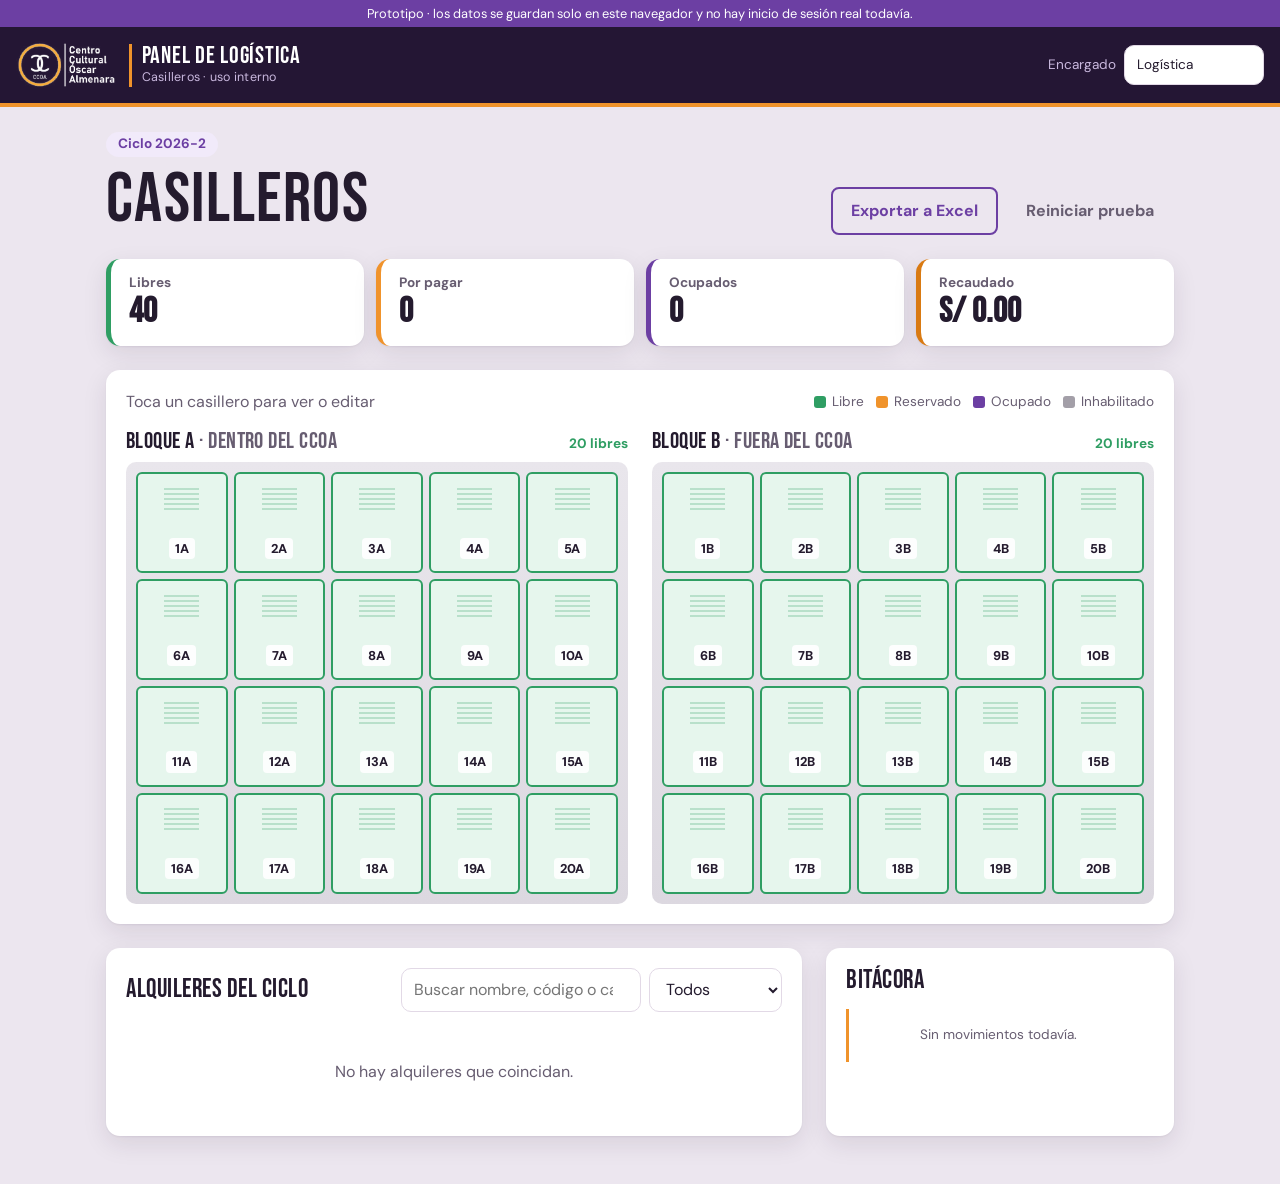
==== sitio/logistica.html @ e3349aa7 "Prototipo de casilleros CCOA: página pública, panel de Logística y documentación" ====
﻿<!doctype html>
<html lang="es">
<head>
  <meta charset="utf-8">
  <meta name="viewport" content="width=device-width, initial-scale=1">
  <title>Panel de Logística · Casilleros CCOA</title>
  <meta name="robots" content="noindex">
  <link rel="icon" href="assets/logo.jpg">
  <link rel="preconnect" href="https://fonts.googleapis.com">
  <link rel="preconnect" href="https://fonts.gstatic.com" crossorigin>
  <link href="https://fonts.googleapis.com/css2?family=Bebas+Neue&family=DM+Sans:wght@400;500;700&display=swap" rel="stylesheet">
  <link rel="stylesheet" href="css/base.css">
  <link rel="stylesheet" href="css/componentes.css">
</head>
<body>
  <div class="aviso-prototipo">Prototipo · los datos se guardan solo en este navegador y no hay inicio de sesión real todavía.</div>

  <header class="barra barra--oscura">
    <div class="barra__marca">
      <img src="assets/logo-claro.png" alt="Centro Cultural Óscar Almenara" class="barra__logo">
      <div class="barra__texto">
        <span class="barra__titulo">Panel de Logística</span>
        <span class="barra__sub">Casilleros · uso interno</span>
      </div>
    </div>
    <label class="barra__encargado">Encargado <input id="encargado" placeholder="Tu nombre"></label>
  </header>

  <main class="contenedor">
    <section class="encabezado-panel">
      <div>
        <p class="etiqueta">Ciclo <span id="ciclo"></span></p>
        <h1>Casilleros</h1>
      </div>
      <div class="encabezado-panel__acciones">
        <button class="boton boton--contorno" id="exportar">Exportar a Excel</button>
        <button class="boton boton--texto" id="reiniciar">Reiniciar prueba</button>
      </div>
    </section>

    <section id="resumen" class="resumen"></section>

    <section class="tarjeta">
      <div class="tarjeta__cab">
        <p class="contador">Toca un casillero para ver o editar</p>
        <div id="leyenda" class="leyenda"></div>
      </div>
      <div id="mapa" class="mapa"></div>
    </section>

    <div class="dos-columnas">
      <section class="tarjeta">
        <div class="tarjeta__cab">
          <h2>Alquileres del ciclo</h2>
          <div class="filtros">
            <input id="buscar" type="search" placeholder="Buscar nombre, código o casillero">
            <select id="filtro">
              <option value="todos">Todos</option>
              <option value="reservado">Por pagar</option>
              <option value="pagado">Pagados</option>
              <option value="finalizado">Finalizados</option>
              <option value="cancelado">Cancelados</option>
            </select>
          </div>
        </div>
        <div id="tabla" class="tabla"></div>
      </section>

      <section class="tarjeta">
        <div class="tarjeta__cab"><h2>Bitácora</h2></div>
        <ul id="bitacora" class="bitacora"></ul>
      </section>
    </div>
  </main>

  <script type="module" src="js/paginas/logistica.js"></script>
</body>
</html>
---- sitio/css/base.css ----
/* ─────────────────────────────────────────────────────────────
   BASE: colores, tipografía y estructura general.
   Para cambiar la paleta, edita solo las variables de :root.
   ───────────────────────────────────────────────────────────── */

:root {
  /* Marca */
  --naranja: #f0932b;
  --naranja-fuerte: #d97a12;
  --naranja-suave: #fff1e0;
  --morado: #6c3fa3;
  --morado-fuerte: #52307f;
  --morado-suave: #f1eafa;

  /* Estados de casillero */
  --libre: #2f9e63;
  --libre-suave: #e6f6ed;
  --reservado: #f0932b;
  --reservado-suave: #fff1e0;
  --ocupado: #6c3fa3;
  --ocupado-suave: #ece3f8;
  --inhabilitado: #a39fa8;
  --inhabilitado-suave: #efeef0;
  --peligro: #c8414b;

  /* Cabecera oscura */
  --oscuro: #241634;
  --oscuro-2: #3a2356;
  --sobre-oscuro: #f4eefb;
  --sobre-oscuro-suave: #c9b8de;

  /* Neutros */
  --fondo: #ece6ef;
  --superficie: #ffffff;
  --texto: #241b2e;
  --texto-suave: #675d71;
  --borde: #e2d9e6;

  /* Tipografía (Bebas Neue = la "Neue" de los afiches del CCOA en Canva) */
  --fuente-titulos: 'Bebas Neue', 'Arial Narrow', sans-serif;
  --fuente-texto: 'DM Sans', system-ui, sans-serif;

  --radio: 14px;
  --sombra: 0 1px 2px rgba(36, 22, 52, .06), 0 8px 24px rgba(36, 22, 52, .10);
}

* { box-sizing: border-box; }

body {
  margin: 0;
  font-family: var(--fuente-texto);
  color: var(--texto);
  background: var(--fondo);
  line-height: 1.5;
}

h1, h2, h3 { margin: 0; line-height: 1; font-family: var(--fuente-titulos); font-weight: 400; letter-spacing: .02em; }
h4 { margin: 0; font-weight: 700; }
.sin-corte { white-space: nowrap; }
h1 { font-size: clamp(2.8rem, 7vw, 4.4rem); }
h2 { font-size: 1.6rem; }

a { color: var(--morado); }

.contenedor {
  max-width: 1100px;
  margin: 0 auto;
  padding: 24px 16px 48px;
  display: grid;
  gap: 24px;
}

.etiqueta {
  display: inline-block;
  margin: 0 0 8px;
  padding: 2px 12px;
  border-radius: 999px;
  background: var(--morado-suave);
  color: var(--morado);
  font-weight: 700;
  font-size: .85rem;
}

.vacio { color: var(--texto-suave); text-align: center; padding: 16px; }

/* Firma del CCOA: "Centro / Cultural / Óscar / Almenara" con barra,
   igual que en la esquina de sus afiches. */
.firma {
  margin: 0; padding-left: 10px; border-left: 3px solid var(--naranja);
  font-weight: 700; font-size: .78rem; line-height: 1.1; color: #fff;
}
.firma--oscura { color: var(--texto); }

.pie {
  display: flex; flex-wrap: wrap; align-items: center; justify-content: center; gap: 20px;
  color: var(--texto-suave);
  font-size: .85rem;
  padding: 28px 16px;
  border-top: 1px solid var(--borde);
}
.pie p { margin: 0 0 4px; }
.pie__redes { display: flex; flex-wrap: wrap; gap: 6px 16px; }
.pie__redes a { color: var(--morado); font-weight: 700; text-decoration: none; }
.pie__redes a:hover { text-decoration: underline; }
---- sitio/css/componentes.css ----
/* ─────────────────────────────────────────────────────────────
   COMPONENTES: cada bloque corresponde a una pieza de la página.
   ───────────────────────────────────────────────────────────── */

/* ── Cabecera oscura (barra + portada) ────────────────────── */
.cabecera {
  color: var(--sobre-oscuro);
  background: var(--oscuro);
  border-bottom: 6px solid var(--naranja);
}

/* ── Barra superior ───────────────────────────────────────── */
.barra {
  display: flex; align-items: center; justify-content: space-between; gap: 12px;
  max-width: 1100px; margin: 0 auto;
  padding: 14px 16px;
  border-bottom: 1px solid rgba(255, 255, 255, .1);
}
.barra--oscura {
  max-width: none; color: var(--sobre-oscuro);
  background: var(--oscuro);
  border-bottom: 4px solid var(--naranja);
}
.barra__marca { display: flex; align-items: center; gap: 12px; }
.barra__logo { height: 48px; width: auto; }
.barra__texto { display: grid; border-left: 3px solid var(--naranja); padding-left: 10px; }
.barra__titulo { font-family: var(--fuente-titulos); font-size: 1.5rem; line-height: 1; letter-spacing: .03em; color: #fff; }
.barra__sub { font-size: .78rem; color: var(--sobre-oscuro-suave); letter-spacing: .02em; }
.barra__titulo--grande { font-size: 1.9rem; padding-left: 12px; border-left: 3px solid var(--naranja); }
.barra__encargado { display: flex; align-items: center; gap: 8px; font-size: .85rem; color: var(--sobre-oscuro-suave); }
.barra__encargado input { width: 140px; }

.aviso-prototipo {
  background: var(--morado); color: #fff; text-align: center;
  font-size: .8rem; padding: 4px 16px;
}

/* ── Botones ──────────────────────────────────────────────── */
.boton {
  display: inline-flex; align-items: center; justify-content: center; gap: 8px;
  padding: 10px 18px; border-radius: 8px; border: 2px solid transparent;
  font: inherit; font-weight: 700; text-decoration: none; cursor: pointer;
  transition: background .15s, transform .1s;
}
.boton:active { transform: scale(.98); }
.boton--primario { background: var(--naranja); color: #fff; }
.boton--primario:hover { background: var(--naranja-fuerte); }
.boton--claro { border-color: rgba(255, 255, 255, .35); color: #fff; background: rgba(255, 255, 255, .06); }
.boton--claro:hover { background: rgba(255, 255, 255, .14); }
.boton--contorno { border-color: var(--morado); color: var(--morado); background: transparent; }
.boton--contorno:hover { background: var(--morado-suave); }
.boton--texto { background: none; color: var(--texto-suave); }
.boton--texto:hover { color: var(--texto); }
.boton--peligro { background: none; border-color: var(--peligro); color: var(--peligro); }
.boton--whatsapp { background: #25d366; color: #fff; width: 100%; }
.boton--whatsapp:hover { background: #1fb457; }

/* ── Portada (página pública) ─────────────────────────────── */
.portada {
  max-width: 1100px; margin: 0 auto; padding: 28px 16px 0;
  display: flex; align-items: flex-end; justify-content: space-between; gap: 16px;
}
.portada__texto { padding-bottom: 28px; max-width: 620px; }
.portada__texto > p { color: var(--sobre-oscuro-suave); margin: 8px 0 18px; font-size: 1.05rem; }
.portada h1 { color: #fff; }
.portada h1::after { content: ''; display: block; width: 64px; height: 4px; margin-top: 8px; background: var(--naranja); }
.sobretitulo { margin: 0 0 6px; color: #ffb866; font-weight: 700; font-size: .85rem; letter-spacing: .08em; text-transform: uppercase; }
.portada__mascota { width: 190px; height: auto; flex: none; margin-bottom: -6px; }

/* Pasos: una lista numerada sencilla, sin tarjetas */
.pasos { list-style: none; margin: 0; padding: 0; display: grid; gap: 8px; counter-reset: paso; }
.pasos li { display: flex; align-items: center; gap: 10px; color: var(--sobre-oscuro); counter-increment: paso; }
.pasos li::before {
  content: counter(paso); flex: none; display: grid; place-items: center;
  width: 26px; height: 26px; border-radius: 6px;
  background: var(--naranja); color: var(--oscuro); font-weight: 700; font-size: .85rem;
}
.pasos em { color: #7ee2a8; font-style: normal; font-weight: 700; }

/* ── Tarjeta ──────────────────────────────────────────────── */
.tarjeta {
  background: var(--superficie); border-radius: var(--radio); box-shadow: var(--sombra);
  padding: 20px; min-width: 0;
}
.tarjeta--suave { box-shadow: none; border: 1px solid var(--borde); }
.tarjeta--suave h2 { margin-bottom: 8px; }
.tarjeta__cab {
  display: flex; flex-wrap: wrap; align-items: center; justify-content: space-between; gap: 12px;
  margin-bottom: 16px;
}
.contador { margin: 0; color: var(--texto-suave); }
.contador strong { color: var(--libre); font-size: 1.3rem; }

/* ── Leyenda ──────────────────────────────────────────────── */
.leyenda { display: flex; flex-wrap: wrap; gap: 12px; font-size: .85rem; color: var(--texto-suave); }
.leyenda__item { display: inline-flex; align-items: center; gap: 6px; }
.punto { width: 12px; height: 12px; border-radius: 3px; display: inline-block; }
.punto--libre { background: var(--libre); }
.punto--reservado { background: var(--reservado); }
.punto--ocupado { background: var(--ocupado); }
.punto--inhabilitado { background: var(--inhabilitado); }

/* ── Mapa de casilleros ───────────────────────────────────── */
.mapa { display: grid; grid-template-columns: repeat(auto-fit, minmax(300px, 1fr)); gap: 24px; }
.bloque__cab { display: flex; justify-content: space-between; align-items: baseline; margin-bottom: 8px; }
.bloque__cab h3 { font-size: 1.45rem; }
.bloque__cab h3 span { color: var(--texto-suave); }
.bloque__libres { margin: 0; font-size: .85rem; color: var(--libre); font-weight: 700; }

.rejilla {
  display: grid; grid-template-columns: repeat(var(--columnas), 1fr); gap: 6px;
  padding: 10px; border-radius: 10px;
  background: linear-gradient(#e9e6ec, #dcd8e0);
}

.casillero {
  position: relative; aspect-ratio: 1 / 1.1;
  border: 2px solid transparent; border-radius: 6px;
  font: inherit; padding: 0;
  display: flex; align-items: flex-end; justify-content: center;
  transition: transform .12s, box-shadow .12s;
}
button.casillero { cursor: pointer; }
button.casillero:hover { transform: translateY(-2px); box-shadow: 0 4px 10px rgba(0,0,0,.12); }
button.casillero:focus-visible { outline: 3px solid var(--morado); outline-offset: 2px; }

/* Rejillas de ventilación como en los casilleros reales */
.casillero__rejillas {
  position: absolute; top: 14%; left: 30%; right: 30%; height: 26%;
  background: repeating-linear-gradient(to bottom, currentColor 0 2px, transparent 2px 5px);
  opacity: .25;
}
.casillero__num {
  margin-bottom: 14%; padding: 1px 6px; border-radius: 4px;
  background: rgba(255,255,255,.9); font-weight: 800; font-size: .8rem; color: var(--texto);
}

.casillero--libre        { background: var(--libre-suave); border-color: var(--libre); color: var(--libre); }
.casillero--reservado    { background: var(--reservado-suave); border-color: var(--reservado); color: var(--reservado); }
.casillero--ocupado      { background: var(--ocupado-suave); border-color: var(--ocupado); color: var(--ocupado); }
.casillero--inhabilitado { background: var(--inhabilitado-suave); border-color: var(--inhabilitado); color: var(--inhabilitado); opacity: .7; }

/* ── Modal ────────────────────────────────────────────────── */
.modal {
  border: none; border-radius: var(--radio); padding: 0;
  width: min(480px, calc(100% - 32px)); box-shadow: 0 20px 60px rgba(43,36,51,.3);
}
.modal::backdrop { background: rgba(43, 36, 51, .45); }
.modal__cab {
  display: flex; justify-content: space-between; align-items: center;
  padding: 16px 20px; border-bottom: 1px solid var(--borde);
}
.modal__cerrar { border: none; background: none; font-size: 1.6rem; line-height: 1; cursor: pointer; color: var(--texto-suave); }
.modal__cuerpo { padding: 20px; display: grid; gap: 16px; }
.nota { margin: 0; padding: 10px 14px; border-radius: 10px; background: var(--naranja-suave); font-size: .9rem; }

/* ── Formularios ──────────────────────────────────────────── */
.formulario { display: grid; gap: 12px; }
.formulario--caja { padding: 14px; border: 1px solid var(--borde); border-radius: 10px; }
.formulario h4 { color: var(--morado); }
.formulario__fila { display: grid; grid-template-columns: 1fr 1fr; gap: 12px; }
.formulario label { display: grid; gap: 4px; font-size: .85rem; font-weight: 700; color: var(--texto-suave); }
.formulario .check { display: flex; align-items: center; gap: 8px; }
input, select {
  font: inherit; color: var(--texto); padding: 9px 12px;
  border: 1.5px solid var(--borde); border-radius: 10px; background: #fff; min-width: 0;
}
input:focus, select:focus { outline: none; border-color: var(--morado); box-shadow: 0 0 0 3px var(--morado-suave); }
input[aria-invalid] { border-color: var(--peligro); }
.campo-error { color: var(--peligro); font-weight: 600; }
.formulario__error { margin: 0; color: var(--peligro); font-weight: 700; }
.formulario__error:empty { display: none; }

/* ── Confirmación ─────────────────────────────────────────── */
.exito { display: grid; gap: 10px; text-align: center; }
.exito p { margin: 0; }
.exito__mascota { justify-self: center; width: 96px; height: auto; }
.exito__num {
  justify-self: center; font-family: var(--fuente-titulos); font-size: 3rem; line-height: 1.1; color: var(--reservado);
  background: var(--reservado-suave); border: 3px solid var(--reservado); border-radius: 12px; padding: 2px 22px 0;
}
.pago { display: grid; gap: 8px; text-align: left; padding: 12px 14px; border-radius: 10px; background: var(--morado-suave); }
.pago b { color: var(--morado); }
.pago__qr { justify-self: center; width: 180px; height: auto; border-radius: 8px; }

/* ── Condiciones ──────────────────────────────────────────── */
.condiciones { margin: 0; padding-left: 20px; display: grid; gap: 6px; font-size: .9rem; color: var(--texto-suave); }
.desplegable summary { cursor: pointer; color: var(--morado); font-weight: 700; font-size: .9rem; }
.desplegable[open] summary { margin-bottom: 8px; }
.formulario .check { font-weight: 500; color: var(--texto); }
.formulario .check input { width: 18px; height: 18px; accent-color: var(--naranja); }

/* ── Panel de Logística ───────────────────────────────────── */
.encabezado-panel { display: flex; flex-wrap: wrap; justify-content: space-between; align-items: flex-end; gap: 12px; }
.encabezado-panel__acciones { display: flex; gap: 8px; }

.resumen { display: grid; grid-template-columns: repeat(auto-fit, minmax(150px, 1fr)); gap: 12px; }
.dato {
  background: var(--superficie); border-radius: var(--radio); box-shadow: var(--sombra);
  padding: 14px 18px; border-left: 5px solid; display: grid;
}
.dato span { color: var(--texto-suave); font-size: .85rem; font-weight: 700; }
.dato strong { font-family: var(--fuente-titulos); font-size: 2.2rem; line-height: 1.1; }
.dato--libre { border-color: var(--libre); }
.dato--reservado { border-color: var(--reservado); }
.dato--ocupado { border-color: var(--ocupado); }
.dato--dinero { border-color: var(--naranja-fuerte); }

.dos-columnas { display: grid; grid-template-columns: 2fr 1fr; gap: 24px; }
@media (max-width: 860px) { .dos-columnas { grid-template-columns: 1fr; } }

.filtros { display: flex; flex-wrap: wrap; gap: 8px; }
.filtros input { width: 240px; max-width: 100%; }

.tabla { overflow-x: auto; }
table { width: 100%; border-collapse: collapse; font-size: .9rem; }
th { text-align: left; color: var(--texto-suave); font-weight: 700; border-bottom: 2px solid var(--borde); padding: 8px; }
td { padding: 8px; border-bottom: 1px solid var(--borde); white-space: nowrap; }

.estado-chip {
  display: inline-block; margin: 0; padding: 2px 10px; border-radius: 999px;
  font-size: .8rem; font-weight: 700; text-transform: capitalize; justify-self: start;
}
.estado-chip--libre { background: var(--libre-suave); color: var(--libre); }
.estado-chip--reservado { background: var(--reservado-suave); color: var(--naranja-fuerte); }
.estado-chip--ocupado, .estado-chip--pagado { background: var(--ocupado-suave); color: var(--ocupado); }
.estado-chip--inhabilitado, .estado-chip--finalizado, .estado-chip--cancelado { background: var(--inhabilitado-suave); color: var(--texto-suave); }

.ficha { display: grid; grid-template-columns: auto 1fr; gap: 6px 16px; margin: 0; font-size: .92rem; }
.ficha dt { color: var(--texto-suave); font-weight: 700; }
.ficha dd { margin: 0; }
.enlace-wa { color: #25d366; vertical-align: middle; }
.acciones { display: flex; flex-wrap: wrap; gap: 8px; }

.bitacora { list-style: none; margin: 0; padding: 0; display: grid; gap: 10px; font-size: .85rem; max-height: 420px; overflow-y: auto; }
.bitacora li { border-left: 3px solid var(--naranja); padding-left: 10px; }
.bitacora time { color: var(--texto-suave); }
.bitacora span { display: block; color: var(--texto-suave); }

/* ── Celular ──────────────────────────────────────────────── */
@media (max-width: 520px) {
  .barra__logo { height: 42px; }
  .barra__sub { display: none; }
  .firma { font-size: .7rem; }
  .portada__mascota { width: 110px; }
  .portada__texto { padding-bottom: 20px; }
  .barra .boton { padding: 8px 12px; font-size: .85rem; }
  .barra__encargado input { width: 100px; }
  .formulario__fila { grid-template-columns: 1fr; }
  .tarjeta { padding: 14px; }
  .mapa { grid-template-columns: 1fr; }
}
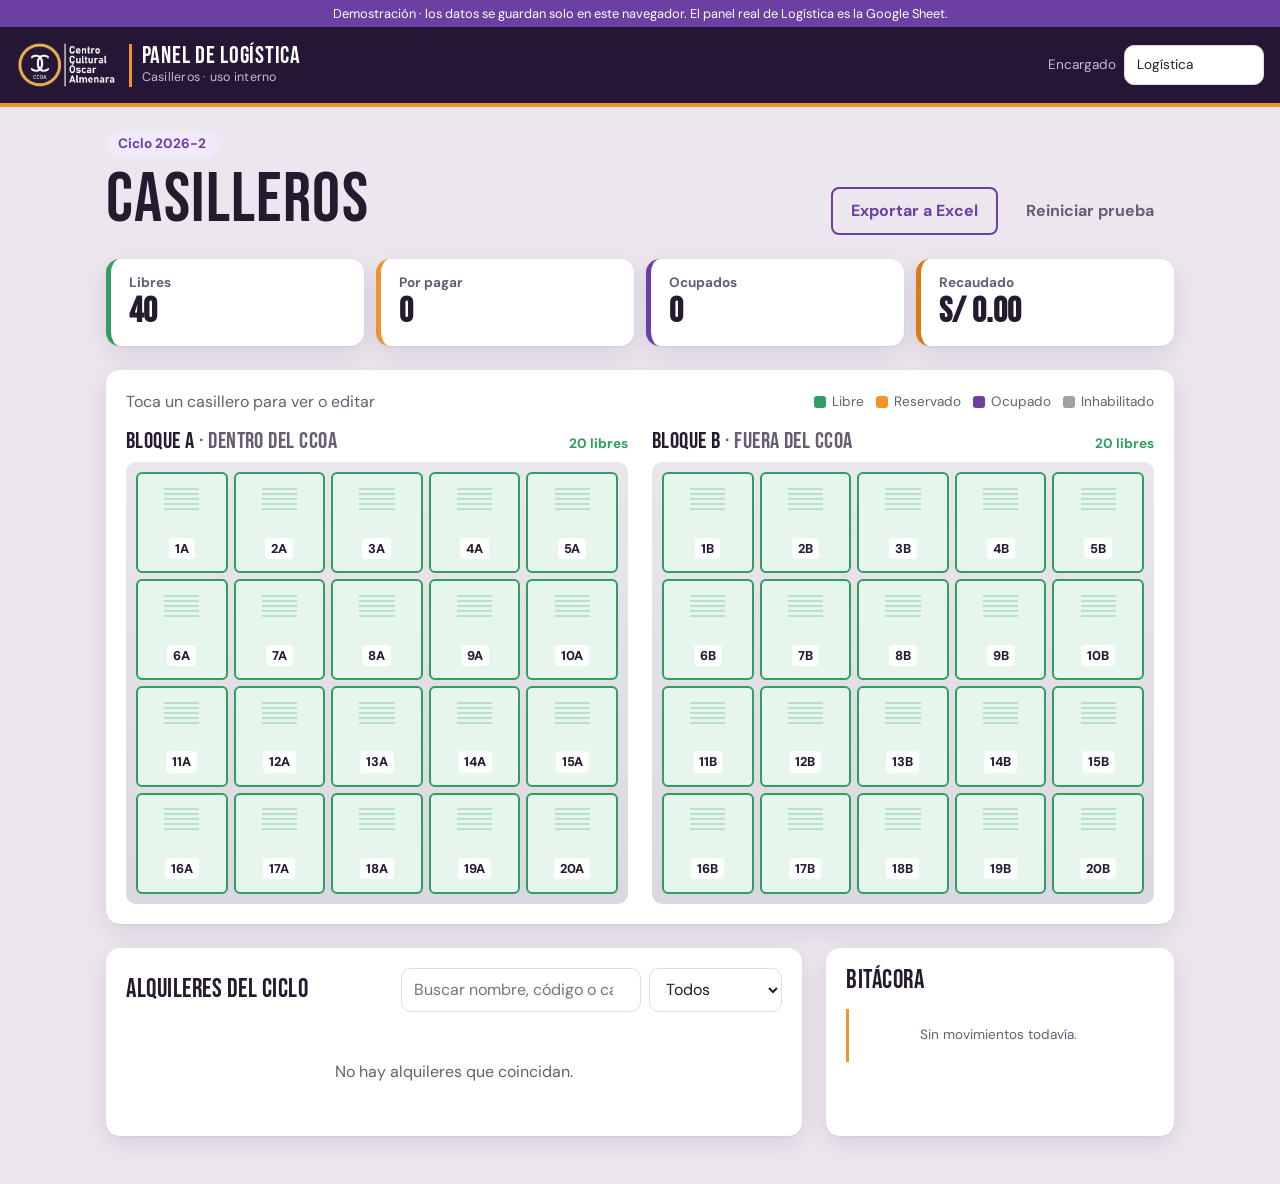
==== commit de22aeec: "Servidor en Google Sheets (Apps Script), aviso de periodo cerrado y mascotas" ====
--- a/sitio/logistica.html
+++ b/sitio/logistica.html
@@ -13,7 +13,7 @@
   <link rel="stylesheet" href="css/componentes.css">
 </head>
 <body>
-  <div class="aviso-prototipo">Prototipo · los datos se guardan solo en este navegador y no hay inicio de sesión real todavía.</div>
+  <div class="aviso-prototipo">Demostración · los datos se guardan solo en este navegador. El panel real de Logística es la Google Sheet.</div>
 
   <header class="barra barra--oscura">
     <div class="barra__marca">
--- a/sitio/css/componentes.css
+++ b/sitio/css/componentes.css
@@ -174,7 +174,7 @@
 /* ── Confirmación ─────────────────────────────────────────── */
 .exito { display: grid; gap: 10px; text-align: center; }
 .exito p { margin: 0; }
-.exito__mascota { justify-self: center; width: 96px; height: auto; }
+.exito__mascota { justify-self: center; width: 130px; height: auto; }
 .exito__num {
   justify-self: center; font-family: var(--fuente-titulos); font-size: 3rem; line-height: 1.1; color: var(--reservado);
   background: var(--reservado-suave); border: 3px solid var(--reservado); border-radius: 12px; padding: 2px 22px 0;
@@ -182,6 +182,20 @@
 .pago { display: grid; gap: 8px; text-align: left; padding: 12px 14px; border-radius: 10px; background: var(--morado-suave); }
 .pago b { color: var(--morado); }
 .pago__qr { justify-self: center; width: 180px; height: auto; border-radius: 8px; }
+
+/* ── Aviso de periodo cerrado ─────────────────────────────── */
+.aviso {
+  display: flex; align-items: center; gap: 16px;
+  margin-bottom: 18px; padding: 14px 18px; border-radius: 10px;
+  background: var(--morado-suave); border-left: 4px solid var(--morado);
+}
+.aviso[hidden] { display: none; }
+.aviso img { width: 72px; height: auto; flex: none; }
+.aviso h2 { color: var(--morado); margin-bottom: 4px; }
+.aviso p { margin: 0; color: var(--texto-suave); }
+
+/* Campo invisible que solo llenan los robots */
+.trampa { position: absolute; left: -9999px; width: 1px; height: 1px; opacity: 0; }
 
 /* ── Condiciones ──────────────────────────────────────────── */
 .condiciones { margin: 0; padding-left: 20px; display: grid; gap: 6px; font-size: .9rem; color: var(--texto-suave); }
